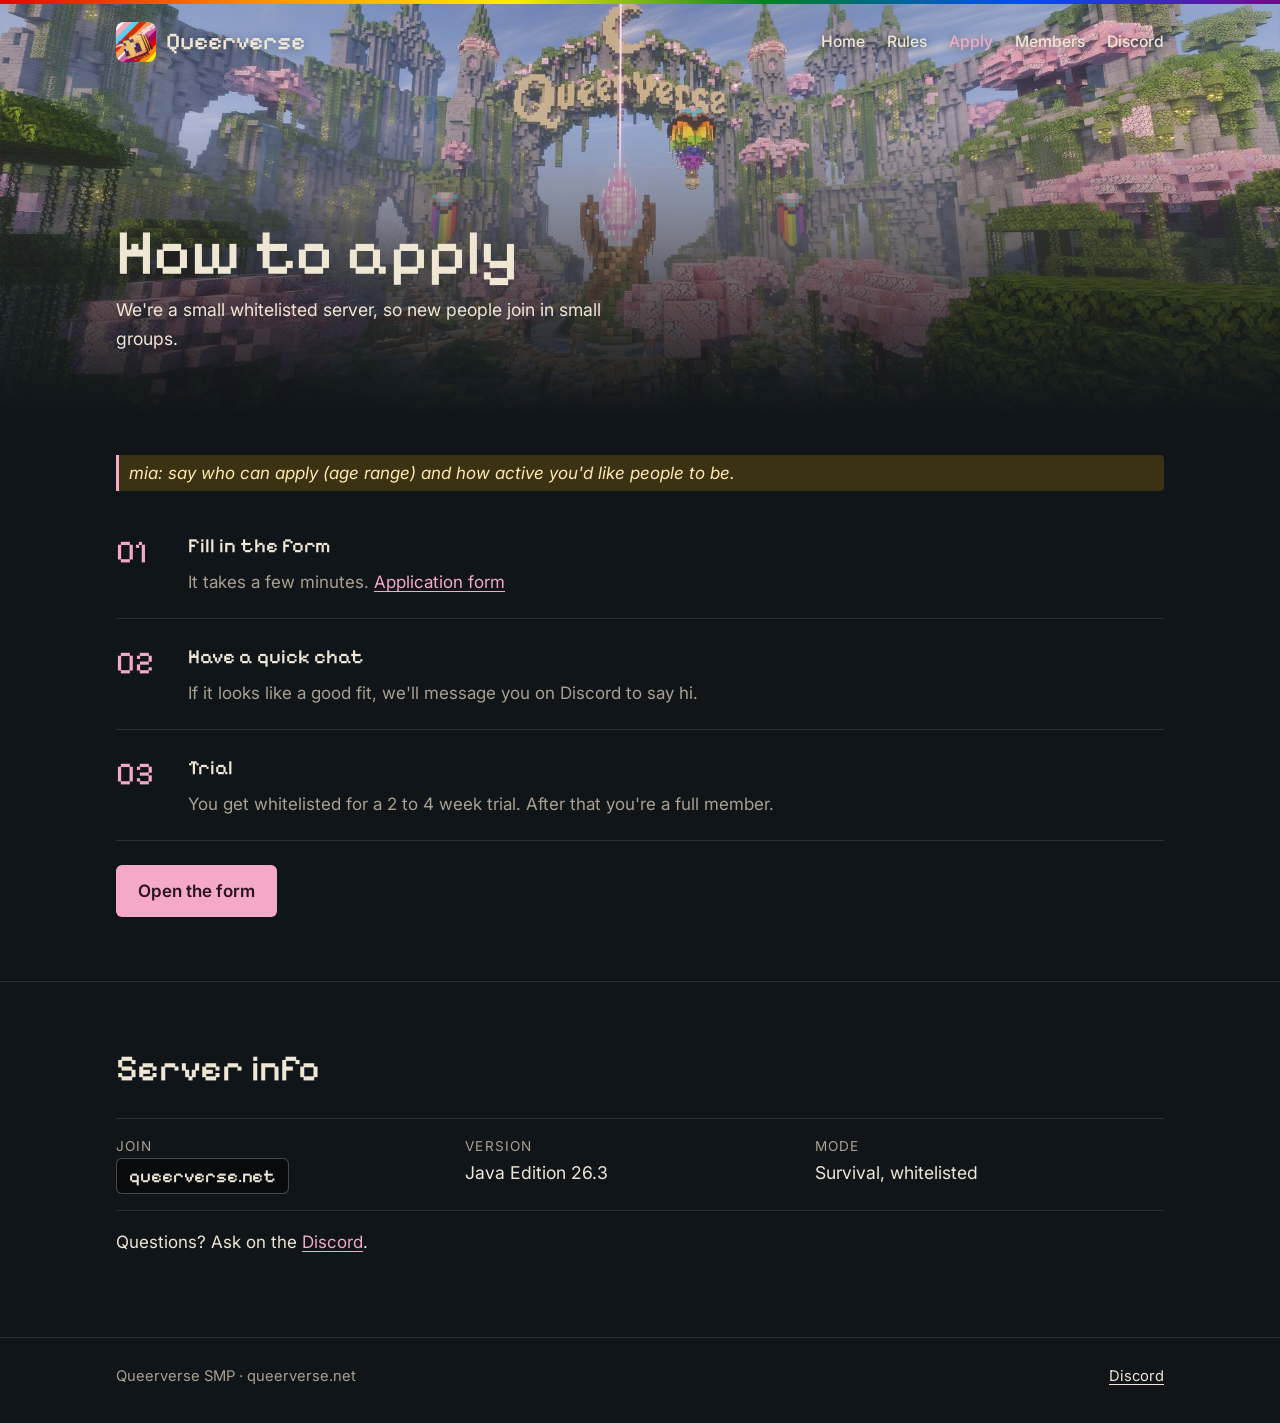
==== apply.html @ 5e8bd338 "Add the Discord invite link" ====
<!doctype html>
<html lang="en">
<head>
<meta charset="utf-8">
<meta name="viewport" content="width=device-width, initial-scale=1">
<title>Apply | Queerverse</title>
<meta name="description" content="Queerverse is a small, whitelisted, long-term queer Minecraft SMP.">
<link rel="preconnect" href="https://fonts.googleapis.com">
<link rel="preconnect" href="https://fonts.gstatic.com" crossorigin>
<link href="https://fonts.googleapis.com/css2?family=Inter:wght@400;500;600&family=Pixelify+Sans:wght@500&display=swap" rel="stylesheet">
<link rel="icon" href="favicon.png">
<link rel="stylesheet" href="style.css?v=3">
</head>
<body>
<header>
  <div class="wrap">
    <a class="logo" href="index.html"><img src="images/bee.png" alt="">Queerverse</a>
    <nav>
      <a href="index.html">Home</a>
      <a href="rules.html">Rules</a>
      <a href="apply.html" aria-current="page">Apply</a>
      <a href="members.html">Members</a>
      <a href="https://discord.gg/Dn2MnPvpuB">Discord</a>
    </nav>
  </div>
</header>
<!-- mia: put a screenshot at images/apply-top.jpg. Shaders look great here. -->
<section class="hero small">
  <img src="images/apply-top.jpg" alt="" onerror="this.remove()">
  <div class="wrap">
    <h1>How to apply</h1>
    <p>We're a small whitelisted server, so new people join in small groups.</p>
  </div>
</section>

<main>
  <section class="block">
    <div class="wrap">
      <p class="todo">mia: say who can apply (age range) and how active you'd like people to be.</p>
      <ol class="numbered">
        <li><h3>Fill in the form</h3>
          <!-- mia: put your Google Form link here -->
          <p>It takes a few minutes. <a href="https://forms.gle/YOUR-FORM">Application form</a></p></li>
        <li><h3>Have a quick chat</h3><p>If it looks like a good fit, we'll message you on Discord to say hi.</p></li>
        <li><h3>Trial</h3><p>You get whitelisted for a 2 to 4 week trial. After that you're a full member.</p></li>
      </ol>
      <div class="actions"><a class="button" href="https://forms.gle/YOUR-FORM">Open the form</a></div>
    </div>
  </section>
  <section class="block">
    <div class="wrap">
      <h2>Server info</h2>
      <dl class="facts">
        <div><dt>Join</dt><dd><span class="address">queerverse.net</span></dd></div>
        <div><dt>Version</dt><dd>Java Edition 26.3</dd></div>
        <div><dt>Mode</dt><dd>Survival, whitelisted</dd></div>
      </dl>
      <p>Questions? Ask on the <a href="https://discord.gg/Dn2MnPvpuB">Discord</a>.</p>
    </div>
  </section>
</main>
<footer>
  <div class="wrap">
    <span>Queerverse SMP &middot; queerverse.net</span>
    <a href="https://discord.gg/Dn2MnPvpuB">Discord</a>
  </div>
</footer>
</body>
</html>
---- style.css ----
/* ------------------------------------------------------------
   Colors. Change these to your own and the whole site follows.
   ------------------------------------------------------------ */
:root {
  --bg: #10151a;         /* page background, night sky */
  --bg-2: #182028;       /* slightly lighter sections and cards */
  --line: #27313b;       /* thin borders */
  --text: #efe6d4;       /* main text, warm off-white */
  --muted: #a9a08f;      /* quieter text */
  --gold: #f4a9c8;       /* cherry blossom pink: links, numbers, buttons */
  --gold-ink: #2a1320;   /* text on pink buttons */
  --splash: #ffe066;     /* the yellow splash text */

  /* thin pride stripe at the very top, left to right */
  --pride: #e40303, #ff8c00, #ffed00, #008026, #004dff, #750787;
}

* { box-sizing: border-box; }

html { -webkit-text-size-adjust: 100%; scroll-behavior: smooth; }

body {
  margin: 0;
  background: var(--bg);
  color: var(--text);
  font: 17px/1.65 "Inter", system-ui, -apple-system, "Segoe UI", Roboto, sans-serif;
}

body::before {
  content: ""; position: fixed; z-index: 10; top: 0; left: 0; right: 0; height: 4px;
  background: linear-gradient(90deg, var(--pride));
}

h1, h2, h3, .logo, .splash, .address { font-family: "Pixelify Sans", monospace; font-weight: 500; }
h2 { font-size: clamp(1.7rem, 4vw, 2.3rem); line-height: 1.2; margin: 0 0 .6em; }
h3 { font-size: 1.25rem; margin: 0 0 .25em; }

a { color: var(--gold); text-underline-offset: 3px; }

.wrap { max-width: 1080px; margin: 0 auto; padding: 0 16px; }

/* header floats over the hero */
header { position: absolute; z-index: 5; top: 4px; left: 0; right: 0; }
header .wrap {
  display: flex; flex-wrap: wrap; align-items: center; justify-content: space-between;
  gap: 8px 28px; padding-top: 18px; padding-bottom: 18px;
}
.logo img { width: 40px; height: 40px; border-radius: 8px; }
.logo { display: inline-flex; align-items: center; gap: 10px; font-size: 1.5rem; color: var(--text); text-decoration: none; text-shadow: 0 2px 12px rgba(0,0,0,.4); }
nav { display: flex; flex-wrap: wrap; gap: 4px 22px; }
nav a { color: var(--text); text-decoration: none; font-weight: 500; font-size: .98rem; text-shadow: 0 1px 8px rgba(0,0,0,.5); }
nav a:hover, nav a[aria-current] { color: var(--gold); }

/* the big picture at the top */
.hero {
  position: relative; overflow: hidden;
  min-height: 92vh; display: flex; align-items: flex-end;
  background: #2a3a4a;
}
.hero.small { min-height: 46vh; }
.hero > img {
  position: absolute; inset: 0; width: 100%; height: 100%; object-fit: cover;
  animation: drift 40s ease-in-out infinite alternate;
}
@keyframes drift { from { transform: scale(1.02); } to { transform: scale(1.12) translate(-1%, -1%); } }
.hero::after {
  /* fade into the page so text is readable */
  content: ""; position: absolute; inset: 0;
  background: linear-gradient(to top, var(--bg) 0%, rgba(16,21,26,.55) 35%, rgba(16,21,26,0) 70%);
}
.hero .wrap { position: relative; z-index: 1; width: 100%; padding-bottom: 56px; }
.hero h1 {
  font-size: clamp(3rem, 11vw, 7rem); line-height: 1; margin: 0 0 .15em;
  text-shadow: 0 4px 30px rgba(0,0,0,.35);
}
.hero.small h1 { font-size: clamp(2.4rem, 7vw, 4rem); }
.hero p { margin: .3em 0; max-width: 48ch; font-size: 1.1rem; }
.splash {
  display: inline-block; color: var(--splash); font-size: 1.25rem;
  transform: rotate(-6deg); margin: 0 0 .6em 6px;
  animation: pulse .7s ease-in-out infinite alternate;
}
@keyframes pulse { to { transform: rotate(-6deg) scale(1.07); } }
@media (prefers-reduced-motion: reduce) { .splash, .hero > img { animation: none; } }

.actions { display: flex; flex-wrap: wrap; gap: 12px; margin-top: 24px; }

.address {
  display: inline-block; background: rgba(0,0,0,.45); border: 1px solid rgba(255,255,255,.25);
  border-radius: 6px; padding: 2px 12px; font-size: 1.15rem; user-select: all;
}

.button {
  display: inline-block; padding: 12px 22px; border-radius: 6px;
  background: var(--gold); color: var(--gold-ink); text-decoration: none; font-weight: 600;
  transition: transform .15s;
}
.button:hover { transform: translateY(-2px); }
.button.ghost { background: rgba(0,0,0,.35); color: var(--text); border: 1px solid rgba(255,255,255,.3); }

section.block { padding: 64px 0; }
section.block + section.block { border-top: 1px solid var(--line); }
.lead { font-size: 1.15rem; max-width: 60ch; }

/* things you still need to write */
.todo {
  background: #3b3214; color: #ffe9a8;
  border-left: 3px solid var(--gold);
  padding: 4px 10px; font-style: italic; border-radius: 0 4px 4px 0;
}

.facts { display: grid; grid-template-columns: repeat(auto-fit, minmax(200px, 1fr)); margin: 28px 0 0; border-top: 1px solid var(--line); }
.facts div { padding: 16px 0; border-bottom: 1px solid var(--line); }
.facts dt { color: var(--muted); font-size: .85rem; text-transform: uppercase; letter-spacing: .08em; }
.facts dd { margin: 0; font-size: 1.1rem; }

/* screenshot slots: drop a file into /images with the name shown and it appears */
.shot {
  position: relative; margin: 0; border-radius: 6px; overflow: hidden;
  background: var(--bg-2); border: 1px dashed #3d4a43; aspect-ratio: 16 / 9;
}
.shot::before {
  content: "screenshot: images/" attr(data-file);
  position: absolute; inset: 0; display: flex; align-items: center; justify-content: center;
  padding: 12px; text-align: center; color: var(--muted); font-size: .9rem;
}
.shot img { position: relative; display: block; width: 100%; height: 100%; object-fit: cover; transition: transform .6s; }
.shot:hover img { transform: scale(1.04); }
.shot figcaption {
  position: absolute; left: 0; right: 0; bottom: 0; z-index: 1;
  padding: 28px 14px 10px; font-size: .9rem;
  background: linear-gradient(to top, rgba(0,0,0,.7), rgba(0,0,0,0));
}
.gallery { display: grid; grid-template-columns: repeat(6, 1fr); gap: 14px; }
.gallery .shot { grid-column: span 2; }
.gallery .shot.wide { grid-column: span 4; aspect-ratio: auto; }
@media (max-width: 760px) {
  .gallery { grid-template-columns: 1fr; }
  .gallery .shot, .gallery .shot.wide { grid-column: auto; aspect-ratio: 16 / 9; }
}

/* numbered lists: rules and apply steps */
.numbered { list-style: none; padding: 0; margin: 0; counter-reset: n; }
.numbered li {
  counter-increment: n; position: relative;
  padding: 22px 0 22px 72px; border-bottom: 1px solid var(--line);
}
.numbered li::before {
  content: counter(n, decimal-leading-zero);
  position: absolute; left: 0; top: 18px;
  font-family: "Pixelify Sans", monospace; font-size: 2rem; color: var(--gold);
}
.numbered p { margin: 0; color: var(--muted); }

/* members, with a 3D skin render */
.members { list-style: none; padding: 0; margin: 0; display: grid; grid-template-columns: repeat(auto-fill, minmax(170px, 1fr)); gap: 16px; }
.members li { background: var(--bg-2); border: 1px solid var(--line); border-radius: 6px; padding: 18px 12px 14px; text-align: center; }
.members img { height: 150px; display: block; margin: 0 auto 10px; }
.members .name { font-family: "Pixelify Sans", monospace; font-size: 1.2rem; display: block; }
.members .pronouns { color: var(--muted); font-size: .9rem; }

footer { border-top: 1px solid var(--line); padding: 26px 0 34px; color: var(--muted); font-size: .92rem; }
footer .wrap { display: flex; flex-wrap: wrap; gap: 8px 24px; justify-content: space-between; }
footer a { color: var(--text); }

@media (max-width: 560px) {
  .hero { min-height: 82vh; }
  .hero.small { min-height: 40vh; }
  .button { flex: 1 1 100%; text-align: center; }
  .numbered li { padding-left: 56px; }
  .numbered li::before { font-size: 1.6rem; }
}
.gallery .shot.wide:only-child { grid-column: 1 / -1; }
.hero.small + main > section.block:first-child { padding-top: 24px; }
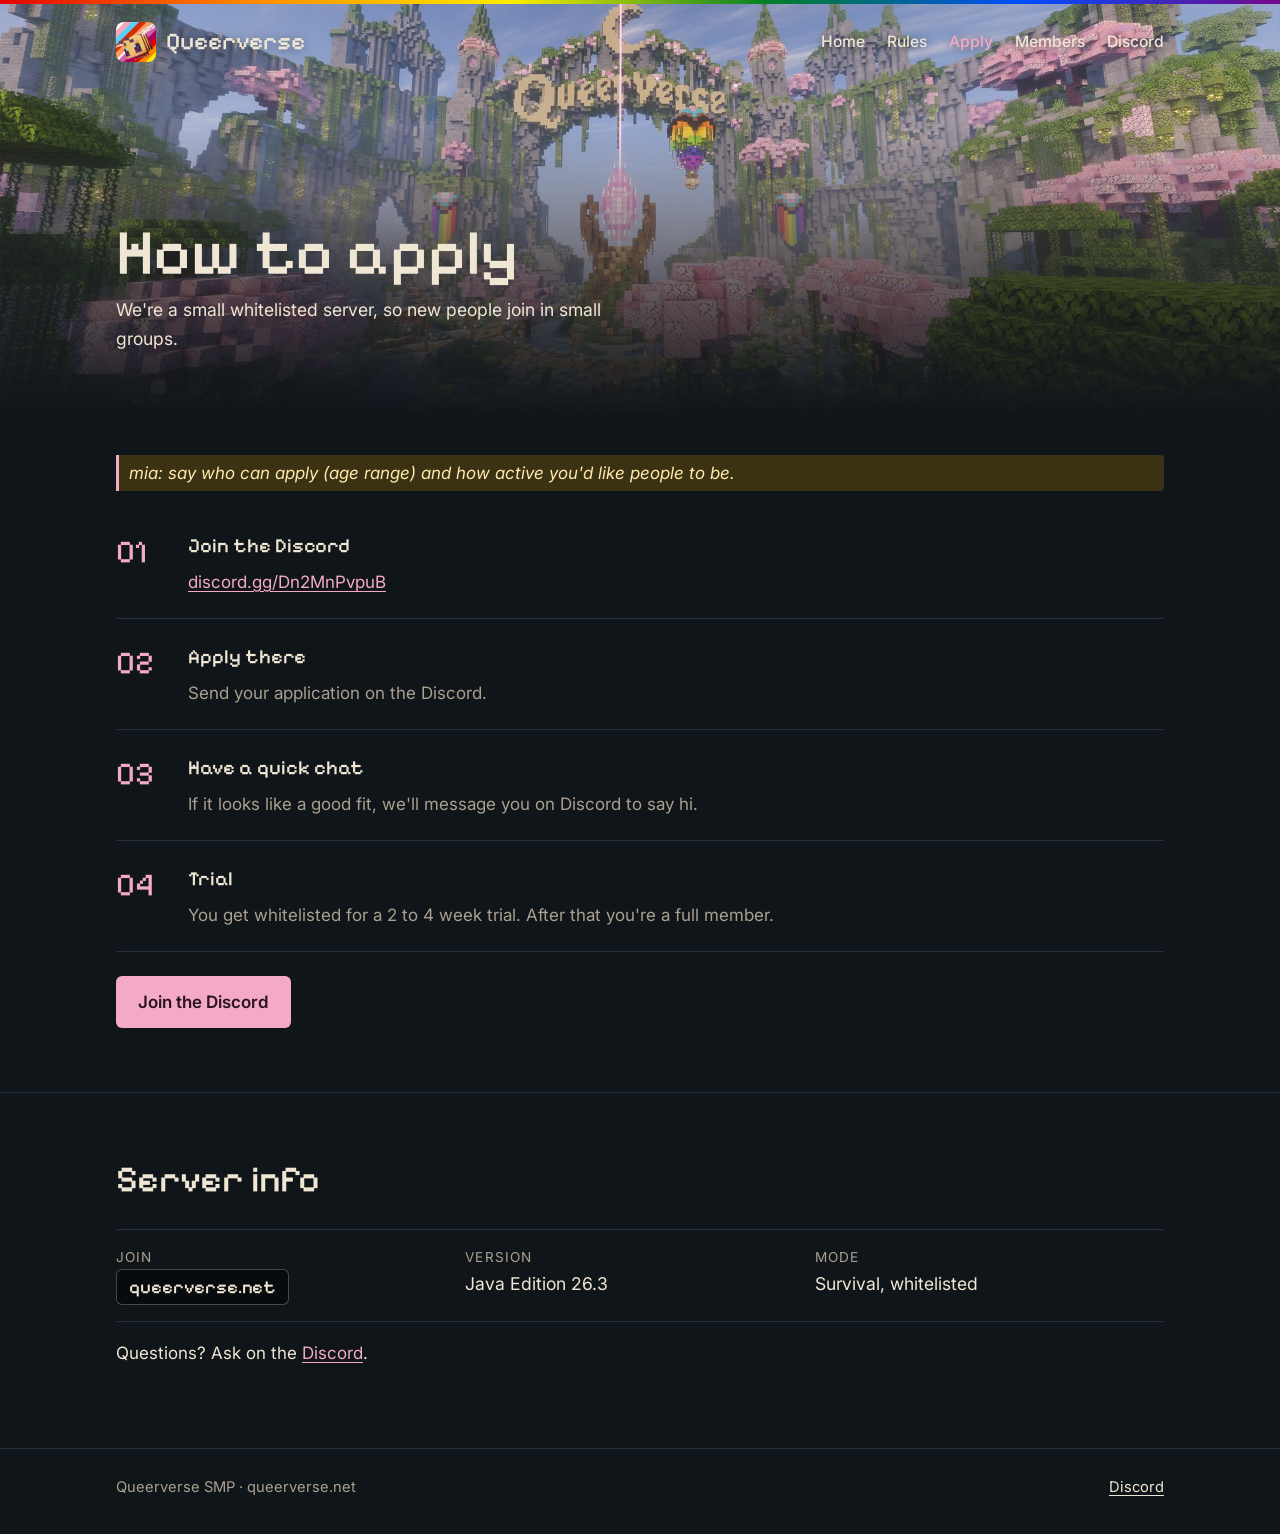
==== commit 98eac814: "Apply through the Discord" ====
--- a/apply.html
+++ b/apply.html
@@ -38,13 +38,12 @@
     <div class="wrap">
       <p class="todo">mia: say who can apply (age range) and how active you'd like people to be.</p>
       <ol class="numbered">
-        <li><h3>Fill in the form</h3>
-          <!-- mia: put your Google Form link here -->
-          <p>It takes a few minutes. <a href="https://forms.gle/YOUR-FORM">Application form</a></p></li>
+        <li><h3>Join the Discord</h3><p><a href="https://discord.gg/Dn2MnPvpuB">discord.gg/Dn2MnPvpuB</a></p></li>
+        <li><h3>Apply there</h3><p>Send your application on the Discord.</p></li>
         <li><h3>Have a quick chat</h3><p>If it looks like a good fit, we'll message you on Discord to say hi.</p></li>
         <li><h3>Trial</h3><p>You get whitelisted for a 2 to 4 week trial. After that you're a full member.</p></li>
       </ol>
-      <div class="actions"><a class="button" href="https://forms.gle/YOUR-FORM">Open the form</a></div>
+      <div class="actions"><a class="button" href="https://discord.gg/Dn2MnPvpuB">Join the Discord</a></div>
     </div>
   </section>
   <section class="block">
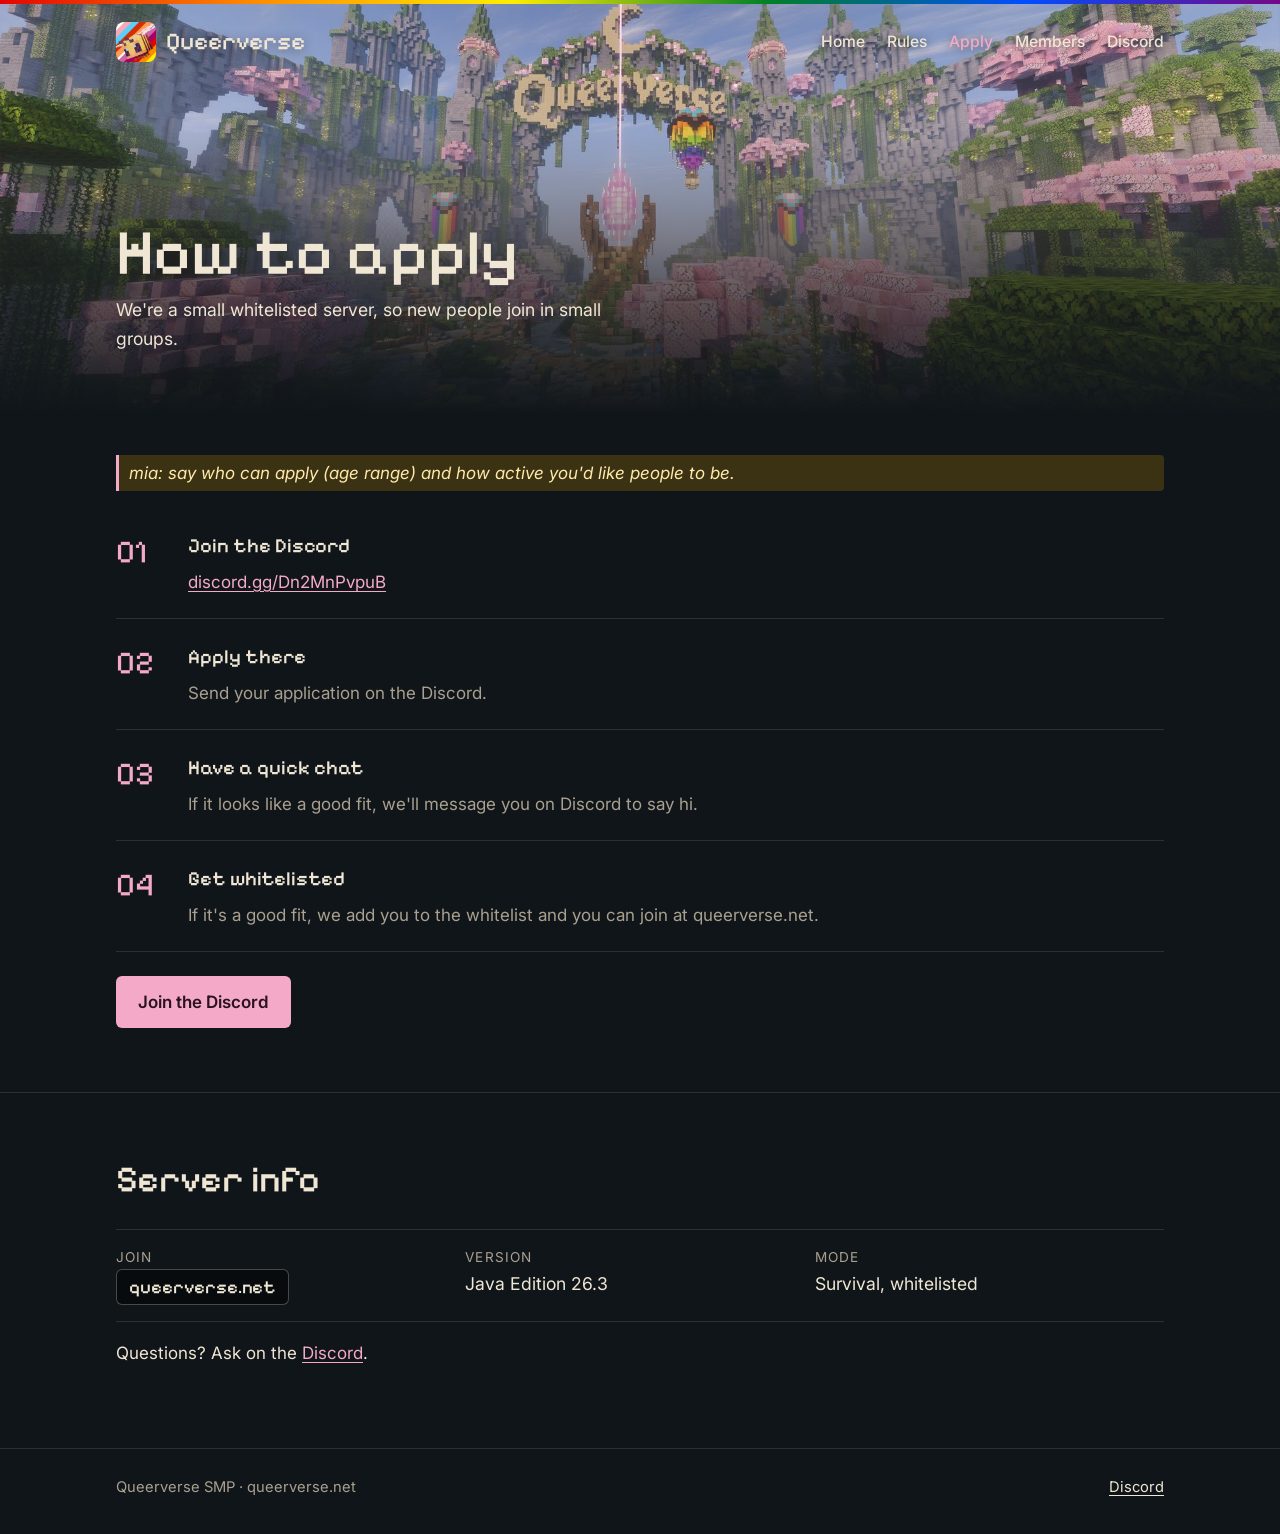
==== commit 1617e42c: "Remove the trial step" ====
--- a/apply.html
+++ b/apply.html
@@ -41,7 +41,7 @@
         <li><h3>Join the Discord</h3><p><a href="https://discord.gg/Dn2MnPvpuB">discord.gg/Dn2MnPvpuB</a></p></li>
         <li><h3>Apply there</h3><p>Send your application on the Discord.</p></li>
         <li><h3>Have a quick chat</h3><p>If it looks like a good fit, we'll message you on Discord to say hi.</p></li>
-        <li><h3>Trial</h3><p>You get whitelisted for a 2 to 4 week trial. After that you're a full member.</p></li>
+        <li><h3>Get whitelisted</h3><p>If it's a good fit, we add you to the whitelist and you can join at queerverse.net.</p></li>
       </ol>
       <div class="actions"><a class="button" href="https://discord.gg/Dn2MnPvpuB">Join the Discord</a></div>
     </div>
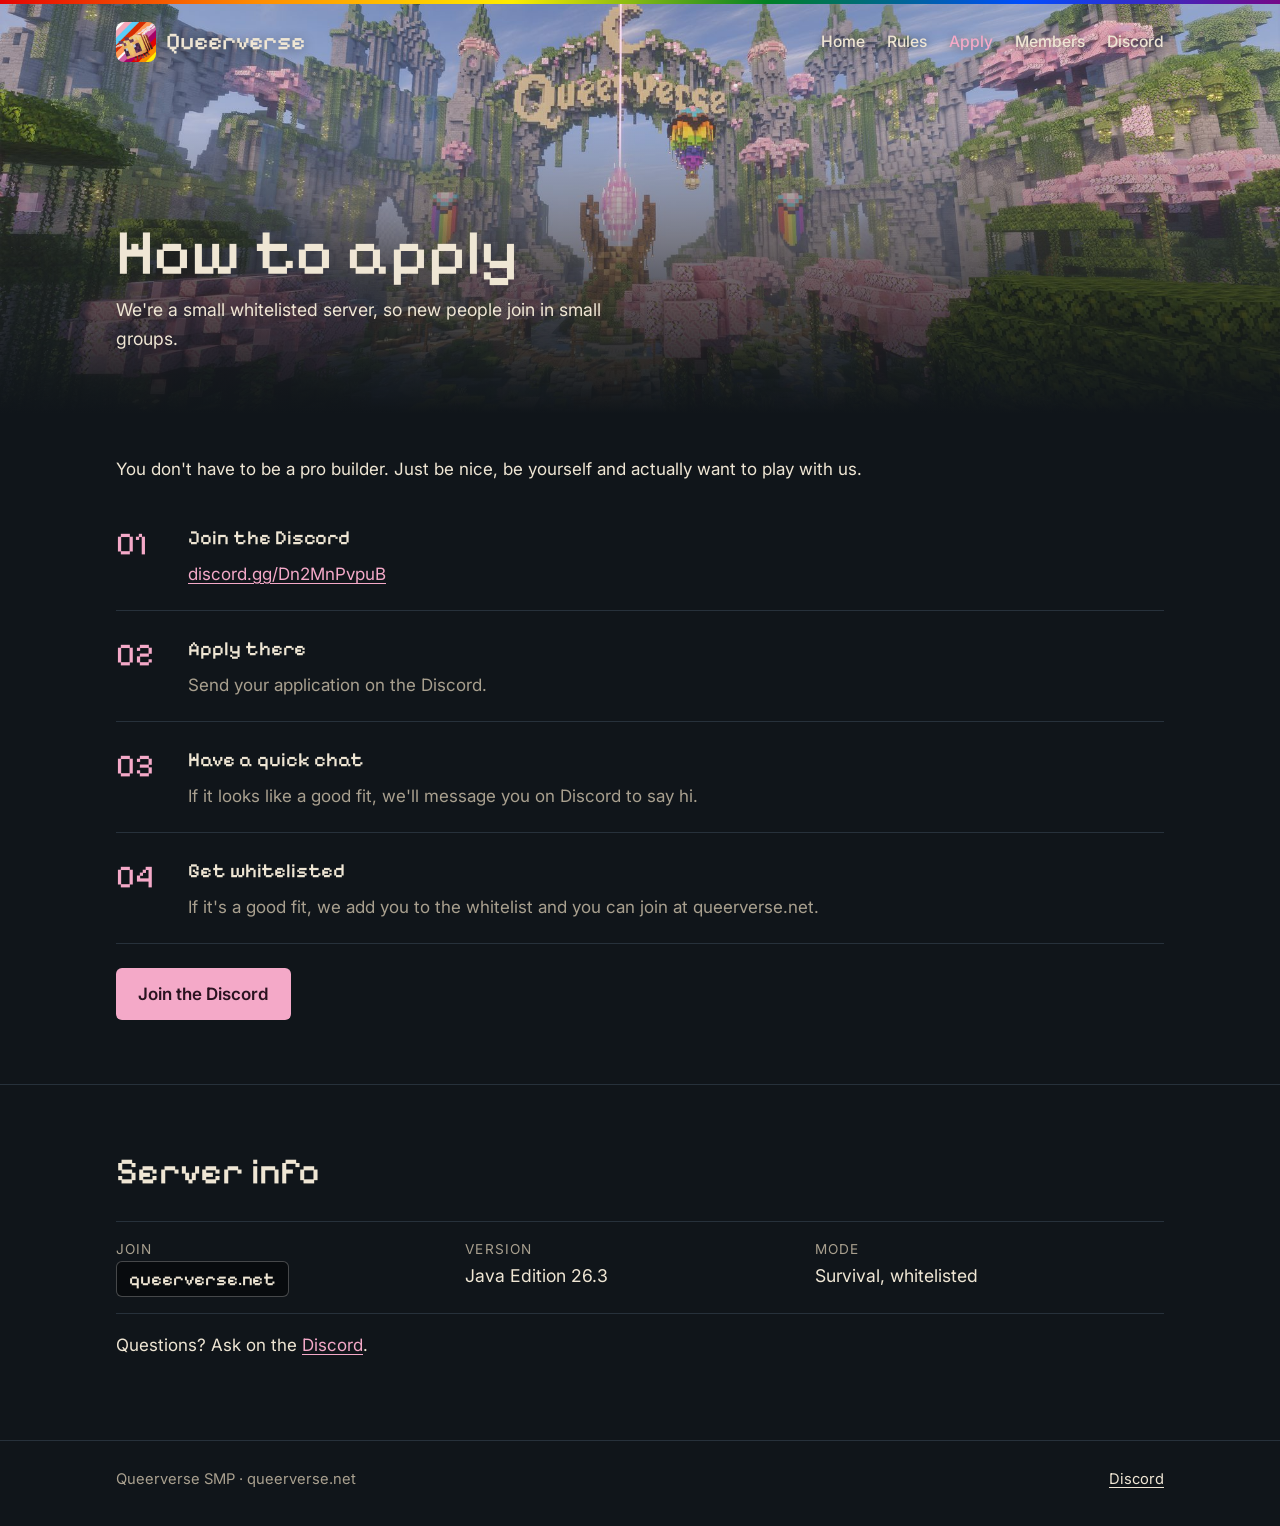
==== commit bd3eb317: "Fill in the page text" ====
--- a/apply.html
+++ b/apply.html
@@ -36,7 +36,7 @@
 <main>
   <section class="block">
     <div class="wrap">
-      <p class="todo">mia: say who can apply (age range) and how active you'd like people to be.</p>
+      <p>You don't have to be a pro builder. Just be nice, be yourself and actually want to play with us.</p>
       <ol class="numbered">
         <li><h3>Join the Discord</h3><p><a href="https://discord.gg/Dn2MnPvpuB">discord.gg/Dn2MnPvpuB</a></p></li>
         <li><h3>Apply there</h3><p>Send your application on the Discord.</p></li>
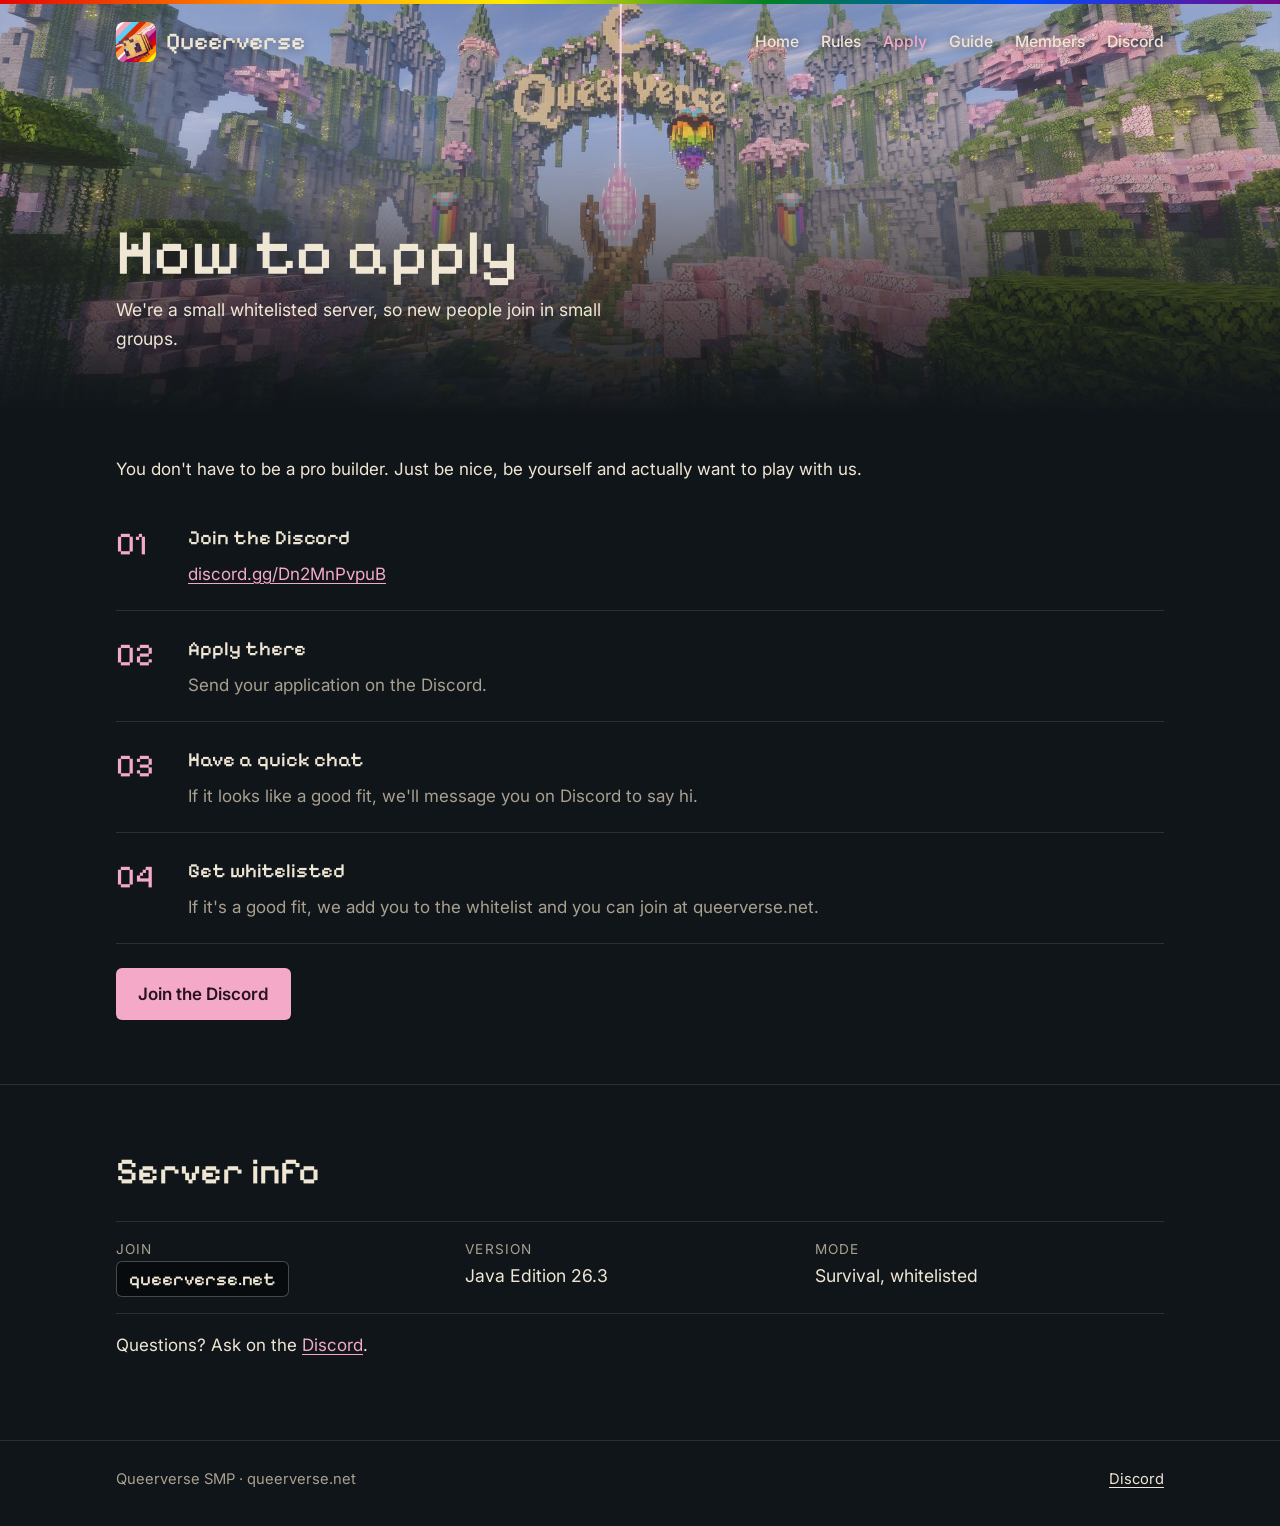
==== commit 1a918365: "Add a player guide" ====
--- a/apply.html
+++ b/apply.html
@@ -9,7 +9,7 @@
 <link rel="preconnect" href="https://fonts.gstatic.com" crossorigin>
 <link href="https://fonts.googleapis.com/css2?family=Inter:wght@400;500;600&family=Pixelify+Sans:wght@500&display=swap" rel="stylesheet">
 <link rel="icon" href="favicon.png">
-<link rel="stylesheet" href="style.css?v=3">
+<link rel="stylesheet" href="style.css?v=4">
 </head>
 <body>
 <header>
@@ -19,6 +19,7 @@
       <a href="index.html">Home</a>
       <a href="rules.html">Rules</a>
       <a href="apply.html" aria-current="page">Apply</a>
+      <a href="guide.html">Guide</a>
       <a href="members.html">Members</a>
       <a href="https://discord.gg/Dn2MnPvpuB">Discord</a>
     </nav>
--- a/style.css
+++ b/style.css
@@ -172,3 +172,21 @@
 }
 .gallery .shot.wide:only-child { grid-column: 1 / -1; }
 .hero.small + main > section.block:first-child { padding-top: 24px; }
+
+/* guide page */
+.toc { display: flex; flex-wrap: wrap; gap: 8px; margin-top: 20px; }
+.toc a {
+  color: var(--text); text-decoration: none; font-size: .9rem;
+  background: rgba(0,0,0,.4); border: 1px solid rgba(255,255,255,.2);
+  border-radius: 999px; padding: 4px 12px;
+}
+.toc a:hover { border-color: var(--gold); color: var(--gold); }
+section.guide { padding: 48px 0; scroll-margin-top: 16px; }
+.howto { margin: 0; padding-left: 1.2em; }
+.howto li { margin-bottom: .7em; max-width: 72ch; }
+.howto li::marker { color: var(--gold); }
+code.cmd {
+  font-family: ui-monospace, "Cascadia Mono", Menlo, monospace; font-size: .9em;
+  background: var(--bg-2); border: 1px solid var(--line); border-radius: 4px;
+  padding: 1px 6px; color: var(--gold); white-space: nowrap;
+}
